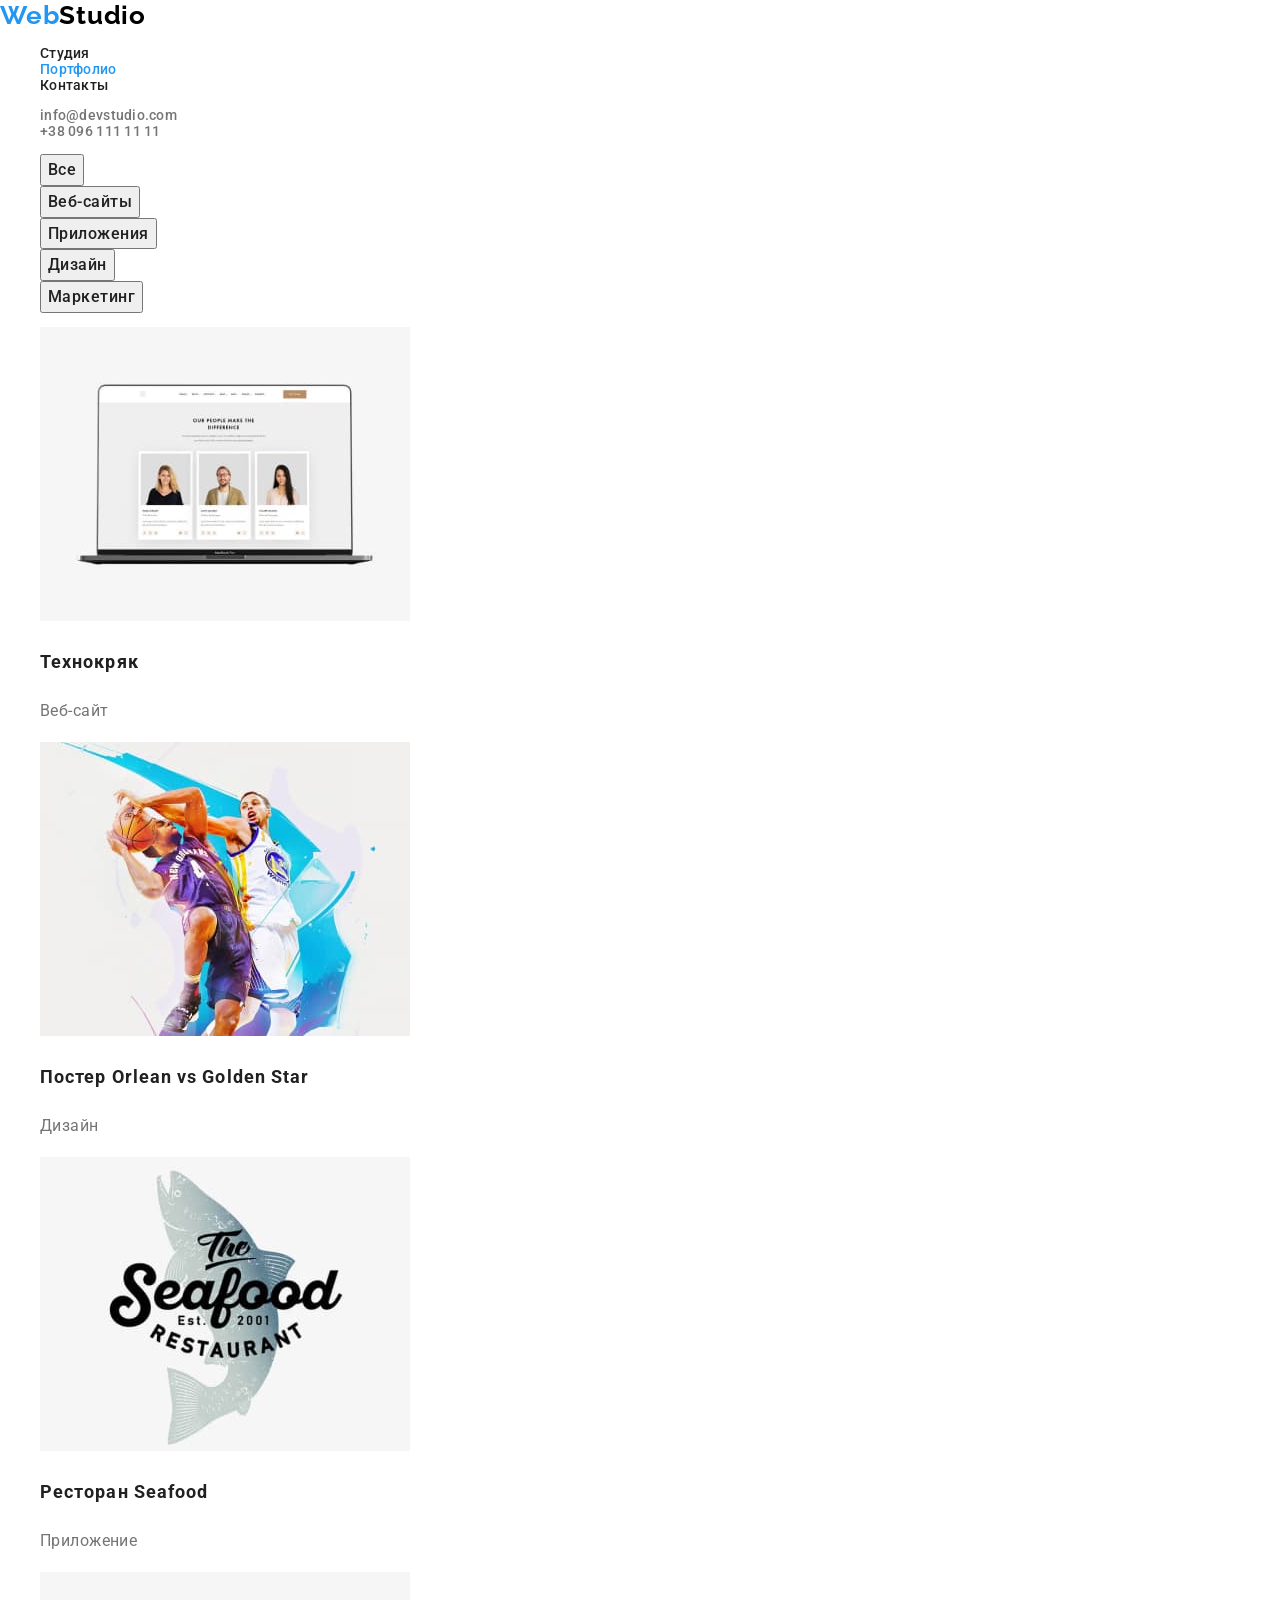
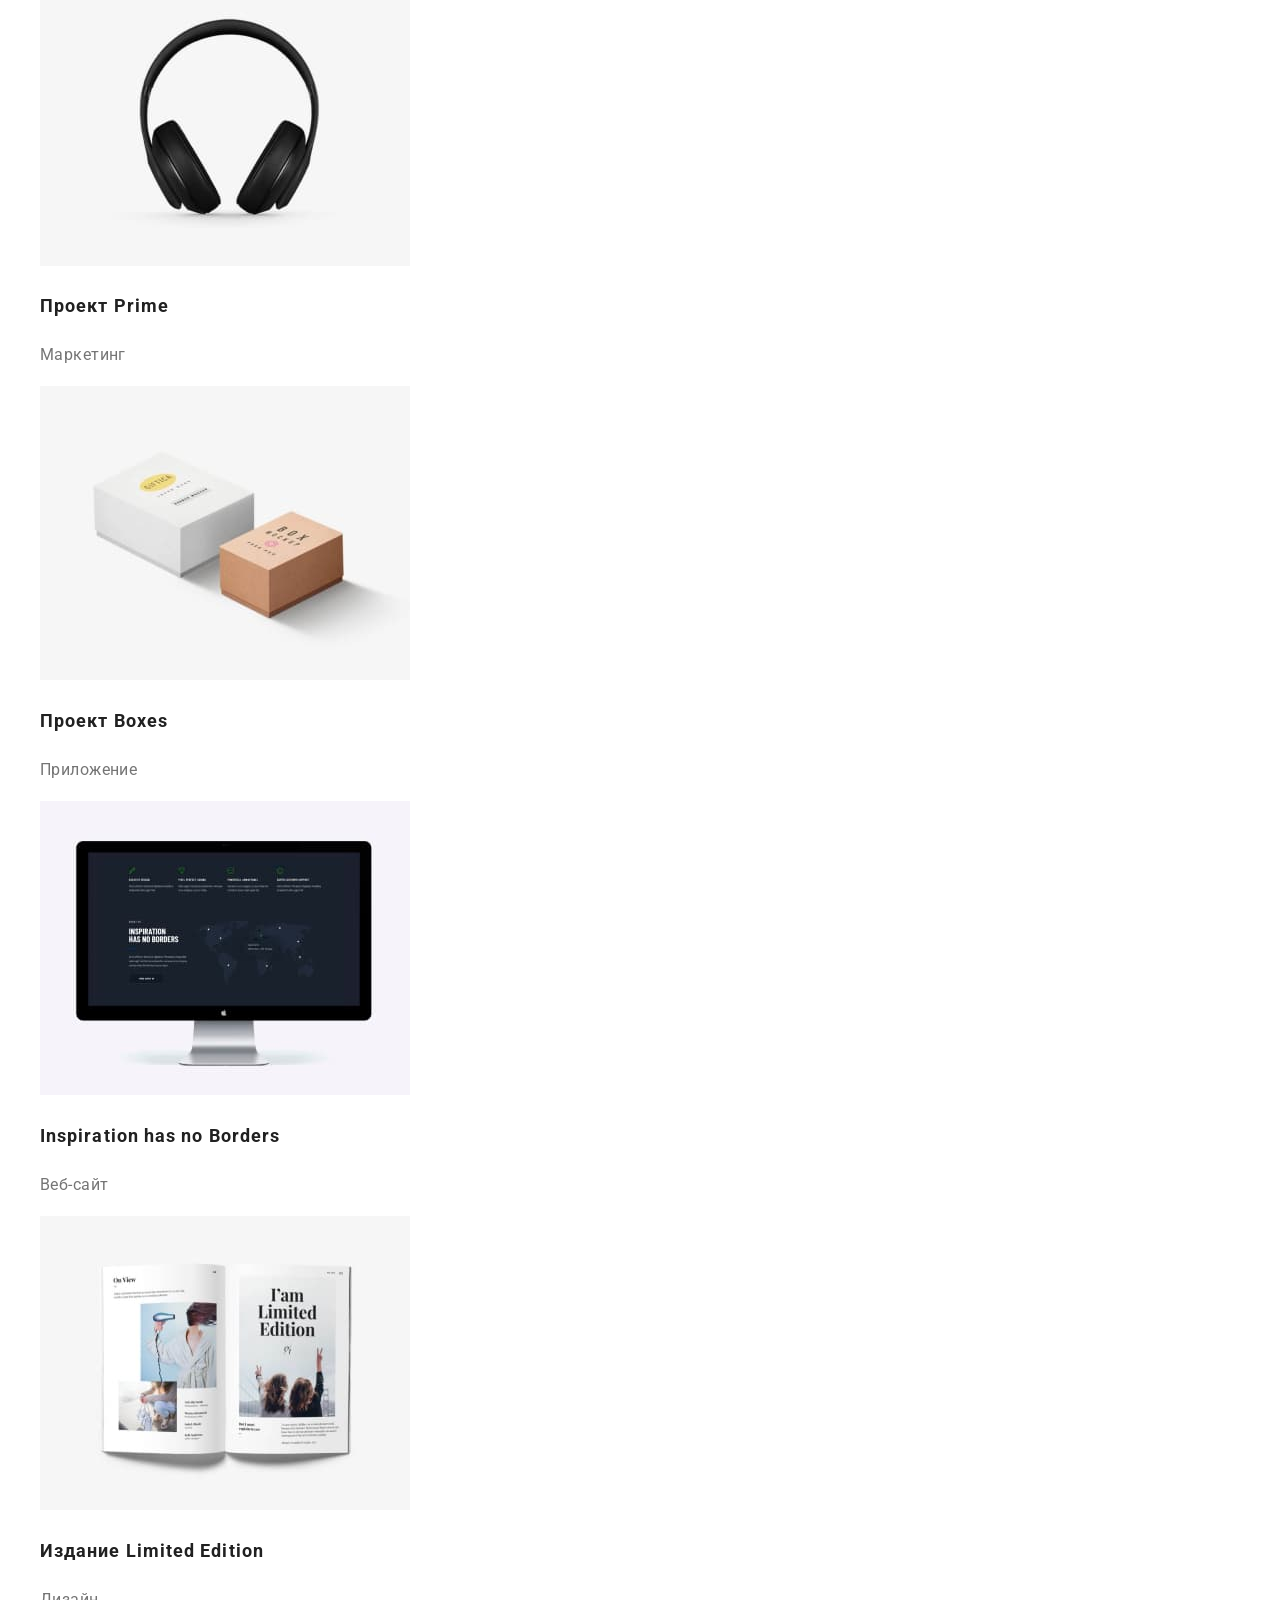
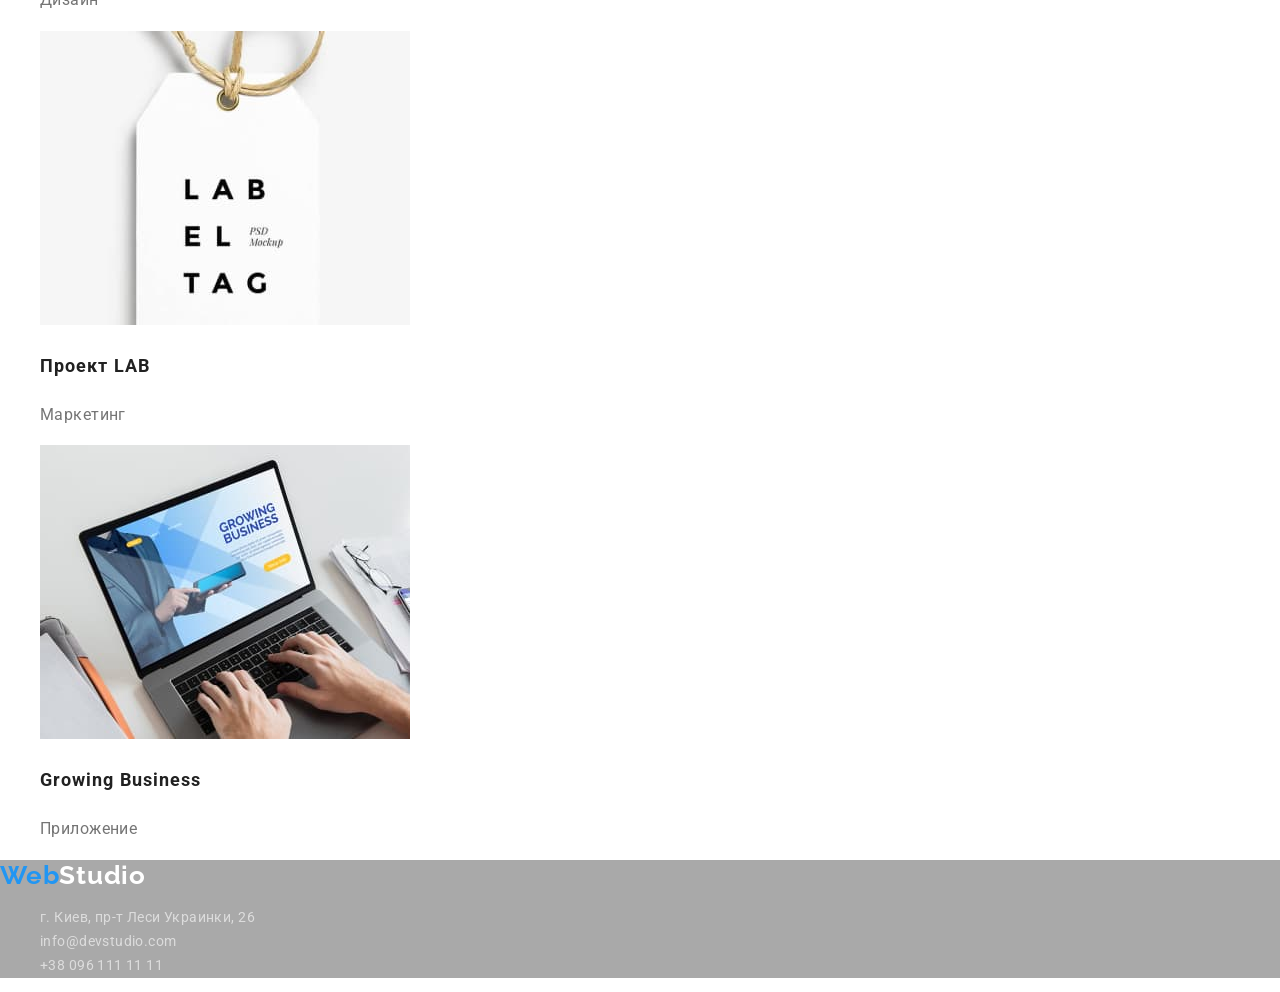
==== portfolio.html @ 692cdfec "Copy goit-markup-hw-02" ====
<!DOCTYPE html>
<html lang="ru">
<head>
    <meta charset="UTF-8">
    <meta http-equiv="X-UA-Compatible" content="IE=edge">
    <meta name="viewport" content="width=device-width, initial-scale=1.0">
    <title>Document</title>
    <link rel="stylesheet" href="https://cdnjs.cloudflare.com/ajax/libs/modern-normalize/1.1.0/modern-normalize.min.css"
          integrity="sha512-wpPYUAdjBVSE4KJnH1VR1HeZfpl1ub8YT/NKx4PuQ5NmX2tKuGu6U/JRp5y+Y8XG2tV+wKQpNHVUX03MfMFn9Q=="
          crossorigin="anonymous" referrerpolicy="no-referrer" />
    <link rel="preconnect" href="https://fonts.googleapis.com">
    <link rel="preconnect" href="https://fonts.gstatic.com" crossorigin>
    <link href="https://fonts.googleapis.com/css2?family=Raleway:wght@700&family=Roboto:wght@400;500;700;900&display=swap"
          rel="stylesheet">
    <link rel="stylesheet" href="./css/styles.css">
</head>

<body>

    <!--Шапка сайта-->
    <header class="header">
    
        <nav>
            <a href="" class="logo  link"> <span class="logo-accent">Web</span>Studio</a>
            <ul class="site-nav list">
                <li class="site-nav-item"><a href="./index.html" class="site-nav-link link">Студия</a></li>
                <li class="site-nav-item"><a href="./portfolio.html" class="site-nav-link link current">Портфолио</a></li>
                <li class="site-nav-item"><a href="" class="site-nav-link link">Контакты</a></li>
            </ul>
        </nav>
        <ul class="contacts list">
            <li class="contacts-item"><a href="mailto:info@devstudio.com" class="contacts-link link">info@devstudio.com</a>
            </li>
            <li class="contacts-item"><a href="tel:+380961111111" class="contacts-link link">+38 096 111 11 11</a></li>
        </ul>
    </header>

    <main>

        <!--Страница портфолио-->
        <section class="portfolio">
            <h1 hidden class="portfolio-title">Портфолио</h1>
            <ul class="filter list">
                <li class="filter-item"><button type="button" class="button">Все</button></li>
                <li class="filter-item"><button type="button" class="button">Веб-сайты</button></li>
                <li class="filter-item"><button type="button" class="button">Приложения</button></li>
                <li class="filter-item"><button type="button" class="button">Дизайн</button></li>
                <li class="filter-item"><button type="button" class="button">Маркетинг</button></li>
            </ul>
        <ul class="projects list">
            <li class="projects-item">
                <a href="" class="projects-link link">
                    <img src="./images/project-1.jpg" alt="На экране MacBook Pro открыт веб-сайт. На странице участники команды: две девушки и один парень." width="370" height="294">
                    <h2 class="projects-title">Технокряк</h2>
                    <p class="projects-text">Веб-сайт</p>
                </a>
            </li>
            <li class="projects-item">
                <a href="" class="projects-link link">
                    <img src="./images/project-2.jpg" alt="Два баскетболиста в прыжке сражаются за мяч." width="370" height="294">
                    <h2 class="projects-title">Постер <span lang="en">Orlean vs Golden Star</span></h2>
                    <p class="projects-text">Дизайн</p>
                </a>
            </li>
            <li class="projects-item">
                <a href="" class="projects-link link">
                    <img src="./images/project-3.jpg" alt="Логотип ресторана в виде серой вертикально нарисованой рыбы с подписью: The Seafood restaurant." width="370" height="294">
                    <h2 class="projects-title">Ресторан <span lang="en">Seafood</span></h2>
                    <p class="projects-text">Приложение</p>
                </a>
            </li>
            <li class="projects-item">
                <a href="" class="projects-link link">
                    <img src="./images/project-4.jpg" alt="Черные беспроводные наушники." width="370" height="294">
                    <h2 class="projects-title">Проект <span lang="en">Prime</span></h2>
                    <p class="projects-text">Маркетинг</p>
                </a>
            </li>
            <li class="projects-item">
                <a href="" class="projects-link link">
                    <img src="./images/project-5.jpg" alt="Белая коробка подписаная Giftica и коричневая коробка подписаная Box." width="370" height="294">
                    <h2 class="projects-title">Проект <span lang="en">Boxes</span></h2>
                    <p class="projects-text">Приложение</p>
                </a>
            </li>
            <li class="projects-item">
                <a href="" class="projects-link link">
                    <img src="./images/project-6.jpg" alt="На Aрple мониторе открыт веб-сайт." width="370" height="294">
                    <h2 class="projects-title"><span lang="en">Inspiration has no Borders</span></h2>
                    <p class="projects-text">Веб-сайт</p>
                </a>
            </li>
            <li class="projects-item">
                <a href="" class="projects-link link">
                    <img src="./images/project-7.jpg" alt="Открытый журнал на странице с надписью I am limited Edition." width="370" height="294">
                    <h2 class="projects-title">Издание <span lang="en">Limited Edition</span></h2>
                    <p class="projects-text">Дизайн</p>
                </a>
            </li>
            <li class="projects-item">
                <a href="" class="projects-link link">
                    <img src="./images/project-8.jpg" alt="Белый ценник с подписью Lable tag." width="370" height="294">
                    <h2 class="projects-title">Проект <span lang="en">LAB</span></h2>
                    <p class="projects-text">Маркетинг</p>
                </a>
            </li>
            <li class="projects-item">
                <a href="" class="projects-link link">
                    <img src="./images/project-9.jpg" alt="Две руки на клавиатуре ноут-бука, на экране которого открыто преложение Growing Business." width="370" height="294">
                    <h2 class="projects-title"><span lang="en">Growing Business</span></h2>
                    <p class="projects-text">Приложение</p>
                </a>
            </li>
        </ul>

        </section>
        
        
    </main>

        <!--Футер-->
    <footer class="footer">
        <a href="" class="logo link"> <span class="logo-accent">Web</span><span class="logo-accent-white">Studio</span></a>
        <address class="adress">
            <ul class="adress-list list">
                <li class="adress-item office">г. Киев, пр-т Леси Украинки, 26</li>
                <li class="adress-item"><a href="mailto:info@devstudio.com" class="link">info@devstudio.com</a>
                </li>
                <li class="adress-item"><a href="tel:+380961111111" class="link">+38 096 111 11 11</a></li>
            </ul>
        </address>
    </footer>
  
</body>
</html>
---- css/styles.css ----
/* цвет основного текста #757575 */
/* вторичный цвет текста  #000000 */
/* цвет заголовка #212121 */
/* акцент #2196f3 */
/* первичный белый цвет #FFFFFF */
/* вторичный белый (цвет адресса в footer) rgba(255, 255, 255, 0.6) */

:root {
  --primary-text-color: #757575;
  --secondary-text-color: #000000;
  --title-text-color: #212121;
  --accent-color: #2196f3;
  --primary-white-color: #ffffff;
  --secondary-white-color: rgba(255, 255, 255, 0.6);
}

/* --------------BODY-------------- */

body {
  background-color: var(--primary-white-color);
  font-family: 'Roboto', sans-serif;
  letter-spacing: 0.03em;
  font-size: 14px;
  line-height: 1.71;
}

.list {
  list-style: none;
}
.link {
  text-decoration: none;
  color: inherit;
}

/* --------------HEADER-------------- */

/* ----Logo---- */

.logo {
  font-family: Raleway, sans-serif;
  font-weight: 700;
  font-size: 26px;
  line-height: 1.19;
  letter-spacing: 0.03em;
  text-decoration: none;
  color: var(--secondary-text-color);
}

.logo-accent {
  color: var(--accent-color);
}

/* ----Site nav---- */

.site-nav-item {
  font-weight: 500;
  font-size: 14px;
  line-height: 1.14;
  letter-spacing: 0.02em;
  color: var(--title-text-color);
}

.current {
  color: var(--accent-color);
}

.site-nav-item:hover,
.site-nav-item:focus {
  color: var(--accent-color);
}

/* ----Contacts---- */

.contacts-item {
  font-weight: 500;
  font-size: 14px;
  line-height: 1.14;
  letter-spacing: 0.02em;
  color: var(--primary-text-color);
}

.contacts-link:hover,
.contacts-link:focus {
  color: var(--accent-color);
}

/* --------------MAIN-------------- */

/* временный фон */
.hero {
  background-color: #a9a9a9;
}

.hero-title {
  font-weight: 900;
  font-size: 44px;
  line-height: 1.36;
  text-align: center;
  letter-spacing: 0.06em;
  text-transform: uppercase;
  color: var(--primary-white-color);
}

.hero-button {
  font-family: Roboto;
  font-weight: 700;
  font-size: 16px;
  line-height: 1.87;
  align-items: center;
  text-align: center;
  letter-spacing: 0.06em;
  color: var(--primary-white-color);
  background-color: var(--accent-color);
  cursor: pointer;
}

/* ----Preferences---- */

.preferences-title {
  font-weight: 700;
  font-size: 14px;
  line-height: 1.14;
  text-transform: uppercase;
  color: var(--title-text-color);
}

.preferences-text {
  color: var(--primary-text-color);
}

/* ----Activities---- */

.activities-title {
  font-weight: 700;
  font-size: 36px;
  line-height: 1.17;
  text-align: center;
  color: var(--title-text-color);
}

/* ----Our team---- */

.our-team-title {
  font-weight: 700;
  font-size: 36px;
  line-height: 1.17;
  text-align: center;
  color: var(--title-text-color);
}

.our-team-subtitle {
  font-weight: 500;
  font-size: 16px;
  line-height: 1.19;
  text-align: center;
  color: var(--title-text-color);
}
.our-team-text {
  font-size: 16px;
  line-height: 1.19;
  text-align: center;
  color: var(--primary-text-color);
}

/* --------------FOOTER-------------- */

.adress {
  font-style: normal;
}

/* временный фон */
.footer {
  background-color: #a9a9a9;
}

.office {
  color: var(--primary-white-color);
}
.adress-item {
  color: rgba(255, 255, 255, 0.6);
}

.adress-item:hover,
.adress-item:focus {
  color: var(--accent-color);
}

.logo-accent-white {
  color: var(--primary-white-color);
}

/* --------------Portfolio PAGE-------------- */

/* ----Filter---- */

.button {
  font-family: Roboto;
  font-weight: 500;
  font-size: 16px;
  line-height: 1.62;
  text-align: center;
  letter-spacing: 0.03em;
  color: var(--title-text-color);
  cursor: pointer;
}

.button:hover,
.button:focus {
  color: #ffffff;
  background-color: var(--accent-color);
}

.projects-title {
  font-weight: 700;
  font-size: 18px;
  line-height: 2;
  letter-spacing: 0.06em;
  color: var(--title-text-color);
}

.projects-text {
  font-size: 16px;
  line-height: 1.87;
  color: var(--primary-text-color);
}
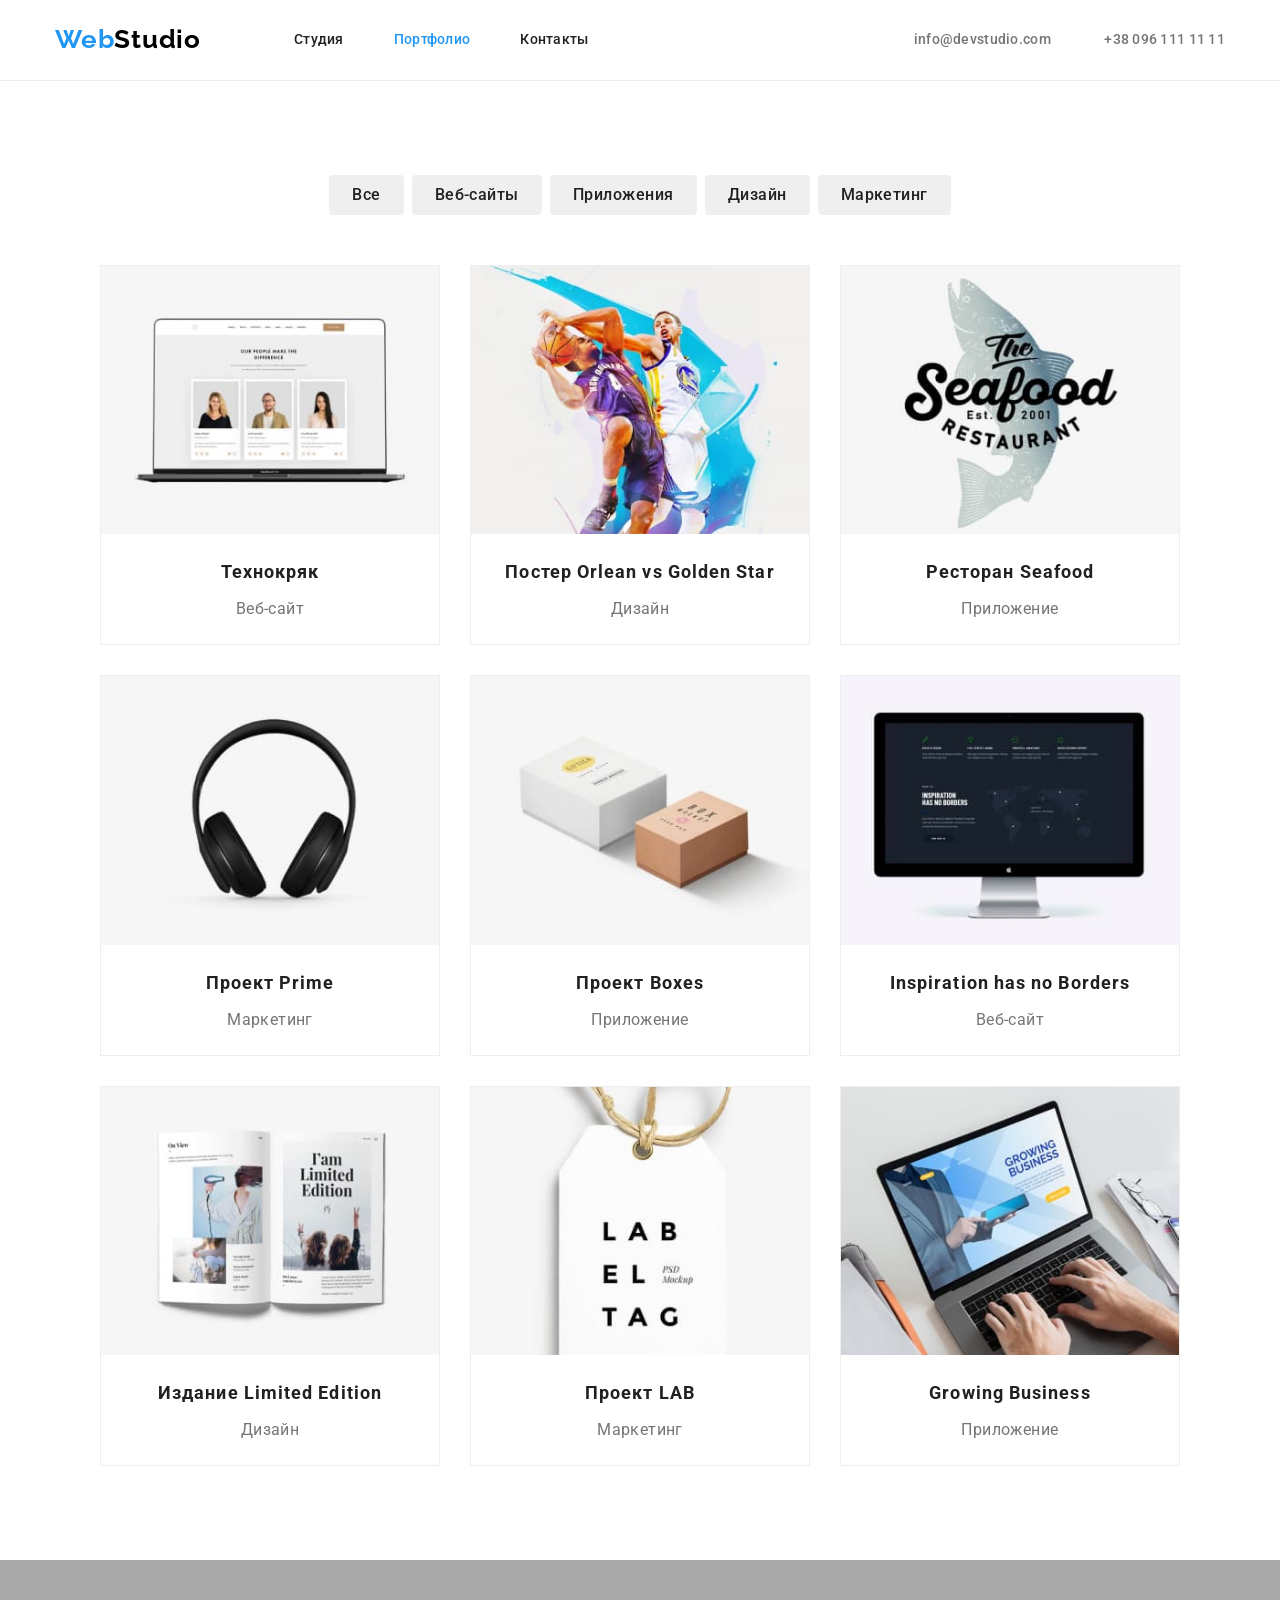
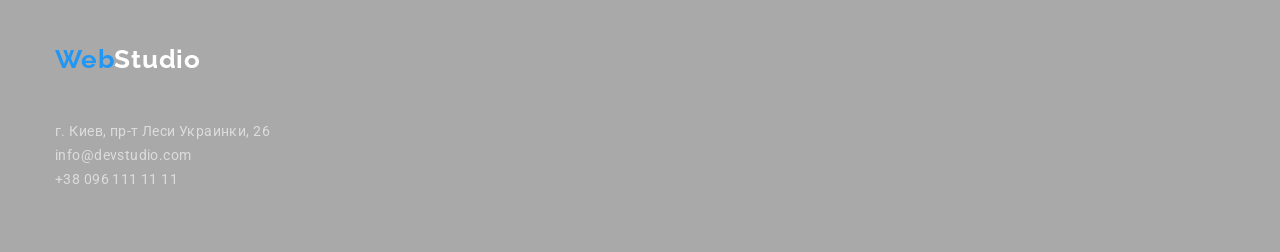
==== commit db3c6343: "hw-03-first-try" ====
--- a/portfolio.html
+++ b/portfolio.html
@@ -19,117 +19,150 @@
 
     <!--Шапка сайта-->
     <header class="header">
-    
-        <nav>
-            <a href="" class="logo  link"> <span class="logo-accent">Web</span>Studio</a>
-            <ul class="site-nav list">
-                <li class="site-nav-item"><a href="./index.html" class="site-nav-link link">Студия</a></li>
-                <li class="site-nav-item"><a href="./portfolio.html" class="site-nav-link link current">Портфолио</a></li>
-                <li class="site-nav-item"><a href="" class="site-nav-link link">Контакты</a></li>
+        <div class="container">
+            <nav class="navigation">
+                <a href="" class="logo  link"> <span class="logo-accent">Web</span>Studio</a>
+                <ul class="site-nav list">
+                    <li class="site-nav-item"><a href="./index.html" class="site-nav-link link">Студия</a></li>
+                    <li class="site-nav-item"><a href="./portfolio.html" class="site-nav-link link  current">Портфолио</a></li>
+                    <li class="site-nav-item"><a href="" class="site-nav-link link">Контакты</a></li>
+                </ul>
+            </nav>
+            <ul class="contacts list">
+                <li class="contacts-item"><a href="mailto:info@devstudio.com"
+                        class="contacts-link link">info@devstudio.com</a></li>
+                <li class="contacts-item"><a href="tel:+380961111111" class="contacts-link link">+38 096 111 11 11</a></li>
             </ul>
-        </nav>
-        <ul class="contacts list">
-            <li class="contacts-item"><a href="mailto:info@devstudio.com" class="contacts-link link">info@devstudio.com</a>
-            </li>
-            <li class="contacts-item"><a href="tel:+380961111111" class="contacts-link link">+38 096 111 11 11</a></li>
-        </ul>
+        </div>
     </header>
 
     <main>
 
         <!--Страница портфолио-->
-        <section class="portfolio">
-            <h1 hidden class="portfolio-title">Портфолио</h1>
-            <ul class="filter list">
-                <li class="filter-item"><button type="button" class="button">Все</button></li>
-                <li class="filter-item"><button type="button" class="button">Веб-сайты</button></li>
-                <li class="filter-item"><button type="button" class="button">Приложения</button></li>
-                <li class="filter-item"><button type="button" class="button">Дизайн</button></li>
-                <li class="filter-item"><button type="button" class="button">Маркетинг</button></li>
-            </ul>
-        <ul class="projects list">
-            <li class="projects-item">
-                <a href="" class="projects-link link">
-                    <img src="./images/project-1.jpg" alt="На экране MacBook Pro открыт веб-сайт. На странице участники команды: две девушки и один парень." width="370" height="294">
-                    <h2 class="projects-title">Технокряк</h2>
-                    <p class="projects-text">Веб-сайт</p>
-                </a>
-            </li>
-            <li class="projects-item">
-                <a href="" class="projects-link link">
-                    <img src="./images/project-2.jpg" alt="Два баскетболиста в прыжке сражаются за мяч." width="370" height="294">
-                    <h2 class="projects-title">Постер <span lang="en">Orlean vs Golden Star</span></h2>
-                    <p class="projects-text">Дизайн</p>
-                </a>
-            </li>
-            <li class="projects-item">
-                <a href="" class="projects-link link">
-                    <img src="./images/project-3.jpg" alt="Логотип ресторана в виде серой вертикально нарисованой рыбы с подписью: The Seafood restaurant." width="370" height="294">
-                    <h2 class="projects-title">Ресторан <span lang="en">Seafood</span></h2>
-                    <p class="projects-text">Приложение</p>
-                </a>
-            </li>
-            <li class="projects-item">
-                <a href="" class="projects-link link">
-                    <img src="./images/project-4.jpg" alt="Черные беспроводные наушники." width="370" height="294">
-                    <h2 class="projects-title">Проект <span lang="en">Prime</span></h2>
-                    <p class="projects-text">Маркетинг</p>
-                </a>
-            </li>
-            <li class="projects-item">
-                <a href="" class="projects-link link">
-                    <img src="./images/project-5.jpg" alt="Белая коробка подписаная Giftica и коричневая коробка подписаная Box." width="370" height="294">
-                    <h2 class="projects-title">Проект <span lang="en">Boxes</span></h2>
-                    <p class="projects-text">Приложение</p>
-                </a>
-            </li>
-            <li class="projects-item">
-                <a href="" class="projects-link link">
-                    <img src="./images/project-6.jpg" alt="На Aрple мониторе открыт веб-сайт." width="370" height="294">
-                    <h2 class="projects-title"><span lang="en">Inspiration has no Borders</span></h2>
-                    <p class="projects-text">Веб-сайт</p>
-                </a>
-            </li>
-            <li class="projects-item">
-                <a href="" class="projects-link link">
-                    <img src="./images/project-7.jpg" alt="Открытый журнал на странице с надписью I am limited Edition." width="370" height="294">
-                    <h2 class="projects-title">Издание <span lang="en">Limited Edition</span></h2>
-                    <p class="projects-text">Дизайн</p>
-                </a>
-            </li>
-            <li class="projects-item">
-                <a href="" class="projects-link link">
-                    <img src="./images/project-8.jpg" alt="Белый ценник с подписью Lable tag." width="370" height="294">
-                    <h2 class="projects-title">Проект <span lang="en">LAB</span></h2>
-                    <p class="projects-text">Маркетинг</p>
-                </a>
-            </li>
-            <li class="projects-item">
-                <a href="" class="projects-link link">
-                    <img src="./images/project-9.jpg" alt="Две руки на клавиатуре ноут-бука, на экране которого открыто преложение Growing Business." width="370" height="294">
-                    <h2 class="projects-title"><span lang="en">Growing Business</span></h2>
-                    <p class="projects-text">Приложение</p>
-                </a>
-            </li>
-        </ul>
+        <section class="portfolio section">
+            <div class="container">
+                <h1 hidden class="portfolio-title">Портфолио</h1>
+                <ul class="filter list">
+                    <li class="filter-item"><button type="button" class="button">Все</button></li>
+                    <li class="filter-item"><button type="button" class="button">Веб-сайты</button></li>
+                    <li class="filter-item"><button type="button" class="button">Приложения</button></li>
+                    <li class="filter-item"><button type="button" class="button">Дизайн</button></li>
+                    <li class="filter-item"><button type="button" class="button">Маркетинг</button></li>
+                </ul>
+                <ul class="projects list">
 
+                    <li class="projects-item">
+                        <a href="" class="projects-link link">
+                            <img src="./images/project-1.jpg" alt="На экране MacBook Pro открыт веб-сайт. На странице участники команды: две девушки и один парень." width="370" height="294" class="images">
+                            <div class="projects-content">
+                                <h2 class="projects-title">Технокряк</h2>
+                                <p class="projects-text">Веб-сайт</p>
+                            </div>
+                        </a>
+                        </li>
+
+                    <li class="projects-item">
+                        <a href="" class="projects-link link">
+                            <img src="./images/project-2.jpg" alt="Два баскетболиста в прыжке сражаются за мяч." width="370" height="294" class="images">
+                            <div class="projects-content">
+                                <h2 class="projects-title">Постер <span lang="en">Orlean vs Golden Star</span></h2>
+                                <p class="projects-text">Дизайн</p>
+                            </div>
+                        </a>
+                    </li>
+
+                    <li class="projects-item">
+                        <a href="" class="projects-link link">
+                            <img src="./images/project-3.jpg" alt="Логотип ресторана в виде серой вертикально нарисованой рыбы с подписью: The Seafood restaurant." width="370" height="294" class="images">
+                            <div class="projects-content">
+                                <h2 class="projects-title">Ресторан <span lang="en">Seafood</span></h2>
+                                <p class="projects-text">Приложение</p>
+                            </div>
+                        </a>
+                    </li>
+
+                    <li class="projects-item">
+                        <a href="" class="projects-link link">
+                            <img src="./images/project-4.jpg" alt="Черные беспроводные наушники." width="370" height="294"  class="images">
+                            <div class="projects-content"> 
+                                <h2 class="projects-title">Проект <span lang="en">Prime</span></h2>
+                                <p class="projects-text">Маркетинг</p>
+                                </div>
+                        </a>
+                    </li>
+
+                    <li class="projects-item">
+                        <a href="" class="projects-link link">
+                            <img src="./images/project-5.jpg" alt="Белая коробка подписаная Giftica и коричневая коробка подписаная Box." width="370" height="294"  class="images">
+                            <div class="projects-content">
+                                <h2 class="projects-title">Проект <span lang="en">Boxes</span></h2>
+                                <p class="projects-text">Приложение</p>
+                            </div>
+                        </a>
+                    </li>
+
+                    <li class="projects-item">
+                        <a href="" class="projects-link link">
+                            <img src="./images/project-6.jpg" alt="На Aрple мониторе открыт веб-сайт." width="370" height="294" class="images">
+                            <div class="projects-content">
+                                <h2 class="projects-title"><span lang="en">Inspiration has no Borders</span></h2>
+                                <p class="projects-text">Веб-сайт</p>
+                            </div>
+                        </a>
+                    </li>
+
+                    <li class="projects-item">
+                        <a href="" class="projects-link link">
+                            
+                        <img src="./images/project-7.jpg" alt="Открытый журнал на странице с надписью I am limited Edition." width="370" height="294" class="images">
+                        <div class="projects-content">
+                            <h2 class="projects-title">Издание <span lang="en">Limited Edition</span></h2>
+                            <p class="projects-text">Дизайн</p>
+                        </div>
+                        </a>
+                    </li>
+
+                    <li class="projects-item">
+                        <a href="" class="projects-link link">
+                            <img src="./images/project-8.jpg" alt="Белый ценник с подписью Lable tag." width="370" height="294" class="images">
+                            <div class="projects-content">
+                                <h2 class="projects-title">Проект <span lang="en">LAB</span></h2>
+                                <p class="projects-text">Маркетинг</p>
+                            </div>
+                        </a>
+                    </li>
+
+                    <li class="projects-item">
+                        <a href="" class="projects-link link">
+                            <img src="./images/project-9.jpg" alt="Две руки на клавиатуре ноут-бука, на экране которого открыто преложение Growing Business." width="370" height="294" class="images">
+                            <div class="projects-content">
+                                <h2 class="projects-title"><span lang="en">Growing Business</span></h2>
+                                <p class="projects-text">Приложение</p>
+                            </div>
+                        </a>
+                    </li>
+
+                </ul>
+            </div>
         </section>
-        
         
     </main>
 
         <!--Футер-->
-    <footer class="footer">
-        <a href="" class="logo link"> <span class="logo-accent">Web</span><span class="logo-accent-white">Studio</span></a>
-        <address class="adress">
-            <ul class="adress-list list">
-                <li class="adress-item office">г. Киев, пр-т Леси Украинки, 26</li>
-                <li class="adress-item"><a href="mailto:info@devstudio.com" class="link">info@devstudio.com</a>
-                </li>
-                <li class="adress-item"><a href="tel:+380961111111" class="link">+38 096 111 11 11</a></li>
-            </ul>
-        </address>
-    </footer>
-  
+        <footer class="footer">
+            <div class="container">
+                <a href="" class="logo link logo-footer"> <span class="logo-accent">Web</span><span
+                        class="logo-accent-white">Studio</span></a>
+                <address class="adress">
+                    <ul class="adress-list list">
+                        <li class="adress-item office">г. Киев, пр-т Леси Украинки, 26</li>
+                        <li class="adress-item"><a href="mailto:info@devstudio.com" class="link">info@devstudio.com</a>
+                        </li>
+                        <li class="adress-item"><a href="tel:+380961111111" class="link">+38 096 111 11 11</a></li>
+                    </ul>
+                </address>
+            </div>
+        </footer>
+    
 </body>
 </html>
--- a/css/styles.css
+++ b/css/styles.css
@@ -24,6 +24,23 @@
   line-height: 1.71;
 }
 
+p,
+h1,
+h2,
+h3,
+h4,
+h5,
+h6 {
+  margin-top: 0;
+  margin-bottom: 0;
+}
+
+ul {
+  margin-top: 0;
+  margin-bottom: 0;
+  padding-left: 0;
+}
+
 .list {
   list-style: none;
 }
@@ -32,11 +49,54 @@
   color: inherit;
 }
 
+.visually-hidden {
+  position: absolute;
+  width: 1px;
+  height: 1px;
+  margin: -1px;
+  padding: 0;
+  overflow: hidden;
+  border: 0;
+  clip: rect(0 0 0 0);
+}
+
+.container {
+  width: 1200px;
+  padding-left: 15px;
+  padding-right: 15px;
+  margin: 0 auto;
+}
+
+.section {
+  padding-top: 94px;
+  padding-bottom: 94px;
+}
+
+.images {
+  display: block;
+  max-width: 100%;
+  height: auto;
+}
+
 /* --------------HEADER-------------- */
 
+.header .container {
+  display: flex;
+  align-items: center;
+}
+
+.navigation {
+  display: flex;
+  align-items: center;
+}
+
 /* ----Logo---- */
 
 .logo {
+  margin-right: 93px;
+  padding-top: 24px;
+  padding-bottom: 25px;
+
   font-family: Raleway, sans-serif;
   font-weight: 700;
   font-size: 26px;
@@ -52,7 +112,19 @@
 
 /* ----Site nav---- */
 
-.site-nav-item {
+.site-nav {
+  display: flex;
+  align-items: center;
+}
+
+.site-nav-item:not(:last-child) {
+  margin-right: 50px;
+}
+.site-nav-link {
+  display: inline-block;
+  padding-top: 32px;
+  padding-bottom: 32px;
+
   font-weight: 500;
   font-size: 14px;
   line-height: 1.14;
@@ -69,9 +141,22 @@
   color: var(--accent-color);
 }
 
+.header {
+  border-bottom: 1px solid rgba(236, 236, 236, 1);
+}
+
 /* ----Contacts---- */
 
+.contacts {
+  margin-left: auto;
+}
+
+.contacts-item:not(:last-child) {
+  margin-right: 50px;
+}
 .contacts-item {
+  display: inline-block;
+
   font-weight: 500;
   font-size: 14px;
   line-height: 1.14;
@@ -79,6 +164,11 @@
   color: var(--primary-text-color);
 }
 
+.contacts-link {
+  padding-top: 32px;
+  padding-bottom: 32px;
+}
+
 .contacts-link:hover,
 .contacts-link:focus {
   color: var(--accent-color);
@@ -87,11 +177,18 @@
 /* --------------MAIN-------------- */
 
 /* временный фон */
+
 .hero {
   background-color: #a9a9a9;
 }
 
 .hero-title {
+  margin-right: auto;
+  margin-left: auto;
+  margin-bottom: 30px;
+  width: 696px;
+  text-align: center;
+
   font-weight: 900;
   font-size: 44px;
   line-height: 1.36;
@@ -102,6 +199,15 @@
 }
 
 .hero-button {
+  display: block;
+  min-width: 200px;
+  border-radius: 4px;
+  margin-left: auto;
+  margin-right: auto;
+  padding: 10px 32px;
+  text-align: center;
+  border: 1px solid transparent;
+
   font-family: Roboto;
   font-weight: 700;
   font-size: 16px;
@@ -115,8 +221,17 @@
 }
 
 /* ----Preferences---- */
-
+.preferences {
+  display: flex;
+}
+.preferences-item {
+  margin-right: 30px;
+}
+.preferences-item:last-child {
+  margin-right: 0;
+}
 .preferences-title {
+  width: 270px;
   font-weight: 700;
   font-size: 14px;
   line-height: 1.14;
@@ -125,12 +240,19 @@
 }
 
 .preferences-text {
+  width: 270px;
   color: var(--primary-text-color);
 }
 
 /* ----Activities---- */
 
+.activities-list {
+  display: flex;
+}
+
 .activities-title {
+  margin-bottom: 50px;
+
   font-weight: 700;
   font-size: 36px;
   line-height: 1.17;
@@ -138,9 +260,19 @@
   color: var(--title-text-color);
 }
 
+.activities-item {
+  margin-right: 30px;
+}
+
+.activities-item:last-child {
+  margin-right: 0;
+}
+
 /* ----Our team---- */
 
 .our-team-title {
+  margin-bottom: 50px;
+
   font-weight: 700;
   font-size: 36px;
   line-height: 1.17;
@@ -148,7 +280,29 @@
   color: var(--title-text-color);
 }
 
+.our-team-list {
+  display: flex;
+}
+
+.our-team-member {
+  margin-right: 30px;
+  width: calc((100%-90px) / 4);
+  border-radius: 4px;
+  border-bottom: 1px solid gray;
+}
+
+.our-team-member:last-child {
+  margin-right: 0;
+}
+
+.our-tem-content {
+  padding-top: 30px;
+  padding-bottom: 30px;
+}
+
 .our-team-subtitle {
+  text-align: center;
+
   font-weight: 500;
   font-size: 16px;
   line-height: 1.19;
@@ -156,6 +310,8 @@
   color: var(--title-text-color);
 }
 .our-team-text {
+  text-align: center;
+
   font-size: 16px;
   line-height: 1.19;
   text-align: center;
@@ -164,7 +320,19 @@
 
 /* --------------FOOTER-------------- */
 
+.footer .container {
+  padding-top: 60px;
+  padding-bottom: 60px;
+}
+
+.logo-footer {
+  display: block;
+  width: 145px;
+  margin-bottom: 20px;
+}
 .adress {
+  width: 231px;
+
   font-style: normal;
 }
 
@@ -177,6 +345,7 @@
   color: var(--primary-white-color);
 }
 .adress-item {
+  display: block;
   color: rgba(255, 255, 255, 0.6);
 }
 
@@ -192,8 +361,23 @@
 /* --------------Portfolio PAGE-------------- */
 
 /* ----Filter---- */
+.filter {
+  display: flex;
+  justify-content: center;
+  margin-bottom: 50px;
+}
+
+.filter-item:not(:last-child) {
+  margin-right: 8px;
+}
 
 .button {
+  display: inline-block;
+  padding: 6px 22px;
+  text-align: center;
+  border: 1px solid transparent;
+  border-radius: 4px;
+
   font-family: Roboto;
   font-weight: 500;
   font-size: 16px;
@@ -210,7 +394,31 @@
   background-color: var(--accent-color);
 }
 
+.projects {
+  padding: 0;
+  margin: 0;
+  display: flex;
+  justify-content: center;
+  flex-wrap: wrap;
+  margin-right: -30px;
+  margin-top: -30px;
+}
+
+.projects-item {
+  flex-basis: calc(100% / 3 - 60px);
+  margin-right: 30px;
+  margin-top: 30px;
+  border: 1px solid rgba(238, 238, 238, 1);
+}
+
+.projects-content {
+  padding-top: 20px;
+  padding-bottom: 20px;
+}
+
 .projects-title {
+  text-align: center;
+
   font-weight: 700;
   font-size: 18px;
   line-height: 2;
@@ -219,6 +427,9 @@
 }
 
 .projects-text {
+  text-align: center;
+  margin-top: 4px;
+
   font-size: 16px;
   line-height: 1.87;
   color: var(--primary-text-color);
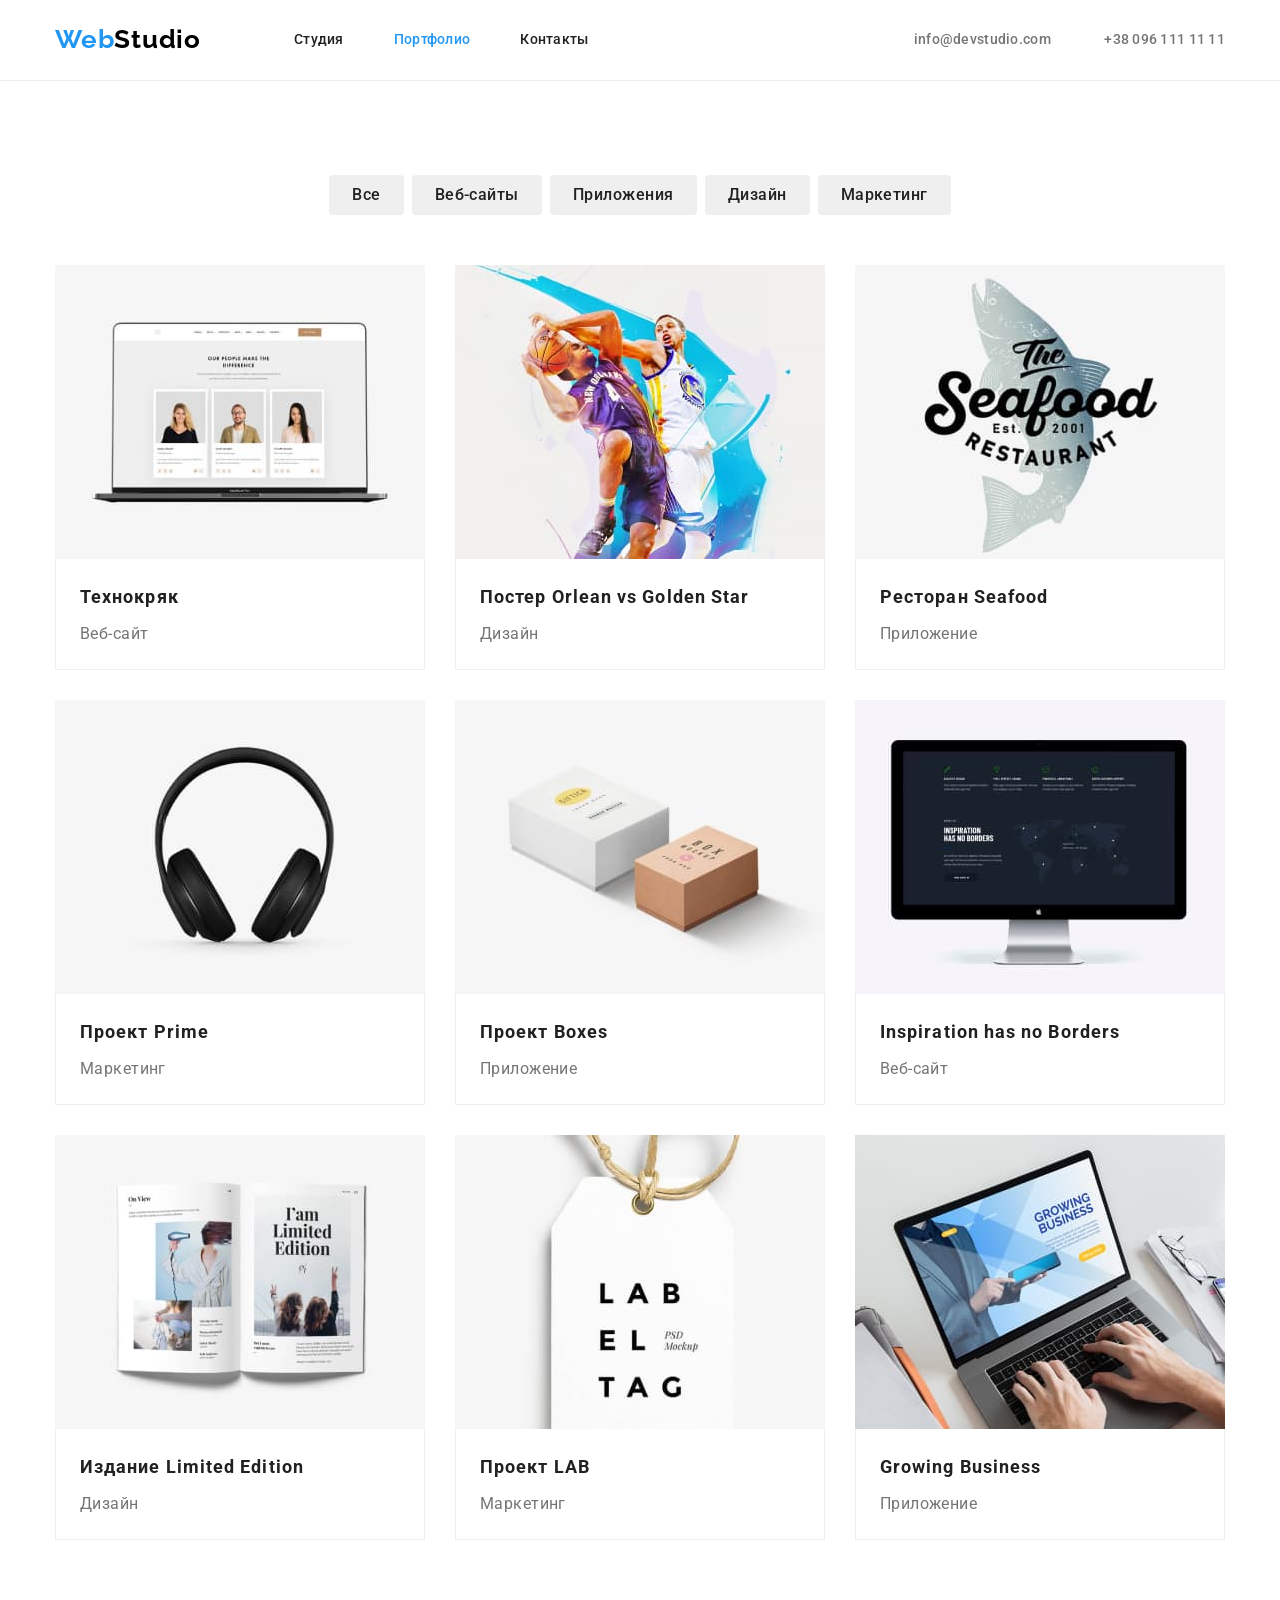
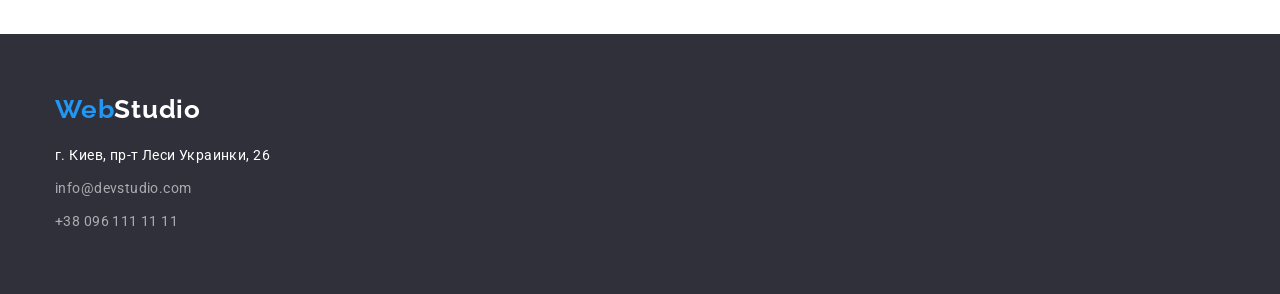
==== commit d4b4f9a3: "Correction work hw-3" ====
--- a/portfolio.html
+++ b/portfolio.html
@@ -28,7 +28,7 @@
                     <li class="site-nav-item"><a href="" class="site-nav-link link">Контакты</a></li>
                 </ul>
             </nav>
-            <ul class="contacts list">
+            <ul class="contacts">
                 <li class="contacts-item"><a href="mailto:info@devstudio.com"
                         class="contacts-link link">info@devstudio.com</a></li>
                 <li class="contacts-item"><a href="tel:+380961111111" class="contacts-link link">+38 096 111 11 11</a></li>
@@ -49,7 +49,7 @@
                     <li class="filter-item"><button type="button" class="button">Дизайн</button></li>
                     <li class="filter-item"><button type="button" class="button">Маркетинг</button></li>
                 </ul>
-                <ul class="projects list">
+                <ul class="projects">
 
                     <li class="projects-item">
                         <a href="" class="projects-link link">
@@ -151,7 +151,7 @@
         <!--Футер-->
         <footer class="footer">
             <div class="container">
-                <a href="" class="logo link logo-footer"> <span class="logo-accent">Web</span><span
+                <a href="" class="logo-footer"> <span class="logo-accent">Web</span><span
                         class="logo-accent-white">Studio</span></a>
                 <address class="adress">
                     <ul class="adress-list list">
--- a/css/styles.css
+++ b/css/styles.css
@@ -36,14 +36,12 @@
 }
 
 ul {
+  list-style: none;
   margin-top: 0;
   margin-bottom: 0;
   padding-left: 0;
 }
 
-.list {
-  list-style: none;
-}
 .link {
   text-decoration: none;
   color: inherit;
@@ -179,7 +177,8 @@
 /* временный фон */
 
 .hero {
-  background-color: #a9a9a9;
+  padding: 200px 0;
+  background-color: #2f303a;
 }
 
 .hero-title {
@@ -232,6 +231,8 @@
 }
 .preferences-title {
   width: 270px;
+  margin-bottom: 10px;
+
   font-weight: 700;
   font-size: 14px;
   line-height: 1.14;
@@ -246,6 +247,10 @@
 
 /* ----Activities---- */
 
+.activities {
+  padding-top: 0;
+}
+
 .activities-list {
   display: flex;
 }
@@ -270,6 +275,10 @@
 
 /* ----Our team---- */
 
+.our-team {
+  background-color: #f5f4fa;
+}
+
 .our-team-title {
   margin-bottom: 50px;
 
@@ -285,10 +294,12 @@
 }
 
 .our-team-member {
+  overflow: hidden;
+  box-shadow: 0px 1px 3px rgba(0, 0, 0, 0.12), 0px 1px 1px rgba(0, 0, 0, 0.14),
+    0px 2px 1px rgba(0, 0, 0, 0.2);
+  border-radius: 0px 0px 4px 4px;
   margin-right: 30px;
   width: calc((100%-90px) / 4);
-  border-radius: 4px;
-  border-bottom: 1px solid gray;
 }
 
 .our-team-member:last-child {
@@ -298,10 +309,13 @@
 .our-tem-content {
   padding-top: 30px;
   padding-bottom: 30px;
+
+  background-color: var(--primary-white-color);
 }
 
 .our-team-subtitle {
   text-align: center;
+  margin-bottom: 10px;
 
   font-weight: 500;
   font-size: 16px;
@@ -320,33 +334,44 @@
 
 /* --------------FOOTER-------------- */
 
-.footer .container {
+/*.footer .container {
   padding-top: 60px;
   padding-bottom: 60px;
+}*/
+.footer {
+  padding: 60px 0;
+
+  background-color: #2f303a;
 }
 
 .logo-footer {
   display: block;
-  width: 145px;
   margin-bottom: 20px;
-}
+
+  font-family: Raleway, sans-serif;
+  font-weight: 700;
+  font-size: 26px;
+  line-height: 1.19;
+  letter-spacing: 0.03em;
+  text-decoration: none;
+}
+
 .adress {
-  width: 231px;
-
   font-style: normal;
 }
 
-/* временный фон */
-.footer {
-  background-color: #a9a9a9;
-}
-
-.office {
-  color: var(--primary-white-color);
-}
 .adress-item {
   display: block;
+  margin-bottom: 9px;
+
   color: rgba(255, 255, 255, 0.6);
+}
+.adress-item:first-child {
+  color: var(--primary-white-color);
+}
+
+.adress-item:last-child {
+  margin-bottom: 0;
 }
 
 .adress-item:hover,
@@ -395,39 +420,35 @@
 }
 
 .projects {
-  padding: 0;
-  margin: 0;
-  display: flex;
-  justify-content: center;
+  display: flex;
   flex-wrap: wrap;
   margin-right: -30px;
   margin-top: -30px;
 }
 
 .projects-item {
-  flex-basis: calc(100% / 3 - 60px);
+  flex-basis: calc((100% - 90px) / 3);
   margin-right: 30px;
   margin-top: 30px;
-  border: 1px solid rgba(238, 238, 238, 1);
 }
 
 .projects-content {
-  padding-top: 20px;
-  padding-bottom: 20px;
+  padding: 20px 24px;
+  border-left: 1px solid rgba(238, 238, 238, 1);
+  border-right: 1px solid rgba(238, 238, 238, 1);
+  border-bottom: 1px solid rgba(238, 238, 238, 1);
 }
 
 .projects-title {
-  text-align: center;
-
   font-weight: 700;
   font-size: 18px;
   line-height: 2;
   letter-spacing: 0.06em;
+
   color: var(--title-text-color);
 }
 
 .projects-text {
-  text-align: center;
   margin-top: 4px;
 
   font-size: 16px;
